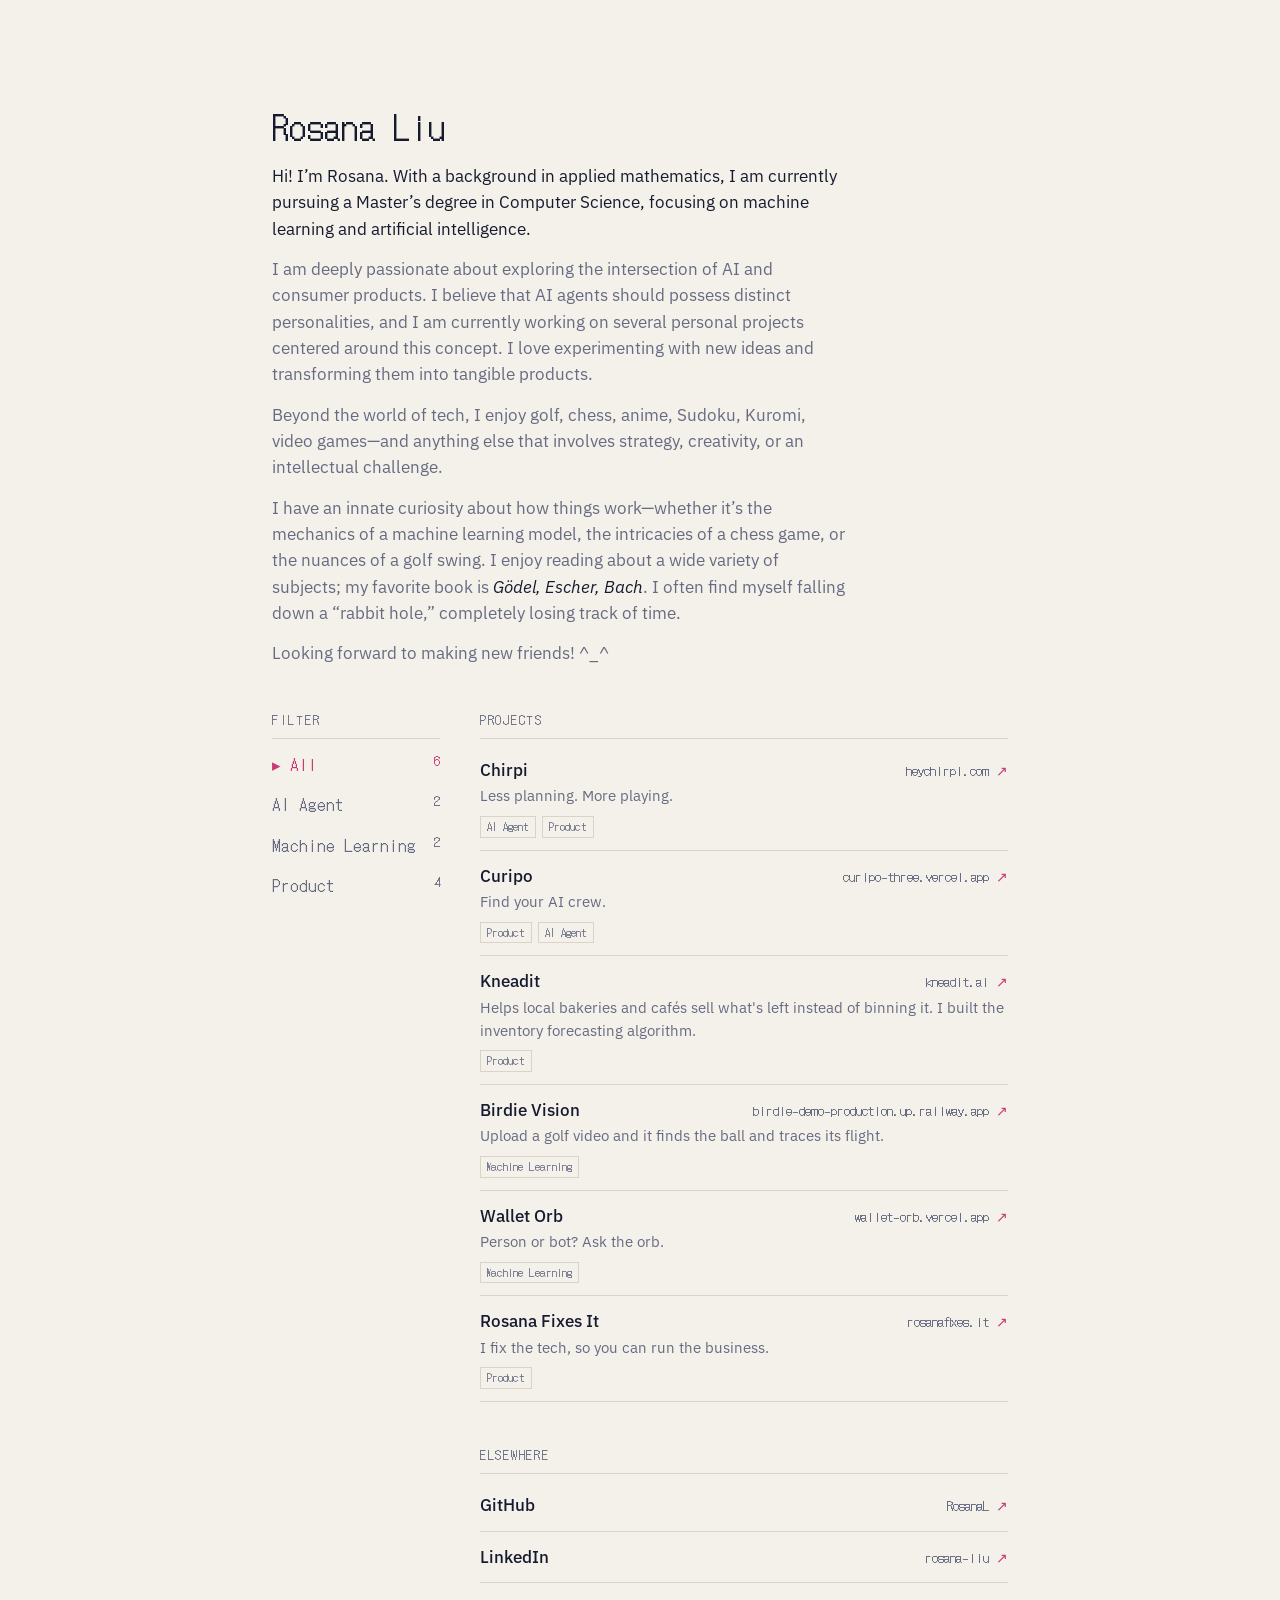
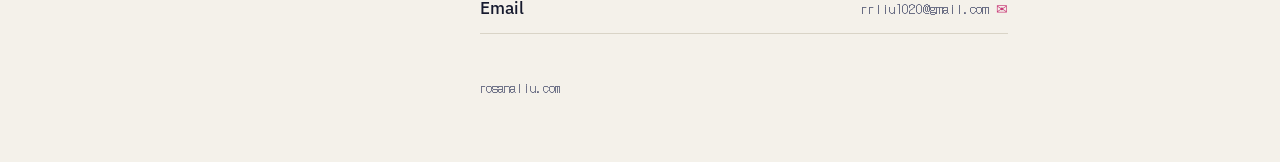
==== index.html @ 81225cb9 "Use Rosana's own introduction on the links page Co-Authored-By: Claude Opus 5.5 <noreply@anthropic.c" ====
<!doctype html>
<html lang="en">
<head>
  <meta charset="utf-8">
  <meta name="viewport" content="width=device-width, initial-scale=1, viewport-fit=cover">
  <title>Rosana Liu</title>
  <meta name="description" content="Rosana Liu builds software and trains models. Links to her projects and where to find her.">
  <meta property="og:type" content="website">
  <meta property="og:url" content="https://rosanaliu.com/">
  <meta property="og:title" content="Rosana Liu">
  <meta property="og:description" content="Software, models, and a few cute things people want to keep.">
  <meta name="twitter:card" content="summary">
  <link rel="icon" type="image/png" href="assets/favicon.png">
  <link rel="preconnect" href="https://fonts.googleapis.com">
  <link rel="preconnect" href="https://fonts.gstatic.com" crossorigin>
  <link rel="stylesheet" href="https://fonts.googleapis.com/css2?family=DotGothic16&family=IBM+Plex+Sans:wght@400;500&display=swap">
  <style>
    :root {
      --bg: #f4f1ea;
      --ink: #161a2e;
      --muted: #676b82;
      --rule: #d9d4c7;
      --accent: #c93a78;
      --hover: #ebe6da;
      color-scheme: light;
    }
    @media (prefers-color-scheme: dark) {
      :root {
        --bg: #0f1424;
        --ink: #e6ebf7;
        --muted: #8890ad;
        --rule: #263055;
        --accent: #ff6fae;
        --hover: #161d33;
        color-scheme: dark;
      }
    }
    * { box-sizing: border-box; margin: 0; }
    html { -webkit-text-size-adjust: 100%; }
    body {
      min-height: 100vh;
      background: var(--bg);
      color: var(--ink);
      font: 400 17px/1.55 "IBM Plex Sans", "Helvetica Neue", Arial, sans-serif;
      padding-block: clamp(48px, 12vh, 120px) 64px;
      padding-left: max(20px, env(safe-area-inset-left, 0px));
      padding-right: max(20px, env(safe-area-inset-right, 0px));
    }
    main { max-width: 46rem; margin: 0 auto; display: grid; gap: 44px; }
    a { color: inherit; text-decoration: none; }
    button { font: inherit; color: inherit; background: none; border: 0; padding: 0; cursor: pointer; text-align: left; }
    .px { font-family: "DotGothic16", ui-monospace, "SF Mono", Menlo, monospace; }

    header { display: grid; gap: 18px; }
    h1 { font-size: 2.1rem; font-weight: 400; line-height: 1.1; letter-spacing: .01em; }
    .intro { display: grid; gap: 14px; max-width: 36rem; color: var(--muted); text-wrap: pretty; }
    .intro p:first-child { color: var(--ink); }
    .intro cite { font-style: italic; color: var(--ink); }

    /* Filters on the left, the list on the right. */
    .board { display: grid; grid-template-columns: 10.5rem minmax(0, 1fr); gap: 40px; align-items: start; }
    .content { display: grid; gap: 44px; min-width: 0; }
    .filters { position: sticky; top: 32px; display: grid; gap: 6px; }
    .filters ul { gap: 2px; }
    .filters li { border: 0; }
    .filter {
      width: 100%; display: flex; justify-content: space-between; gap: 12px;
      padding: 6px 10px; margin: 0 -10px; width: calc(100% + 20px);
      color: var(--muted); transition: background-color .15s, color .15s;
    }
    .filter:hover, .filter:focus-visible { background: var(--hover); color: var(--ink); outline: none; }
    .filter:focus-visible { box-shadow: inset 0 0 0 2px var(--accent); }
    .filter[aria-pressed="true"] { color: var(--accent); }
    .filter[aria-pressed="true"] .label::before { content: "▸ "; }
    .filter .count { font-size: .8rem; }

    section { display: grid; gap: 6px; }
    h2 {
      font-size: .78rem; font-weight: 400; color: var(--muted);
      letter-spacing: .14em; text-transform: uppercase;
      padding-bottom: 8px; border-bottom: 1px solid var(--rule);
    }
    ul { list-style: none; padding: 0; display: grid; }
    .list li { border-bottom: 1px solid var(--rule); }
    .link {
      display: grid; grid-template-columns: 1fr auto; gap: 2px 16px;
      align-items: baseline;
      padding: 12px 10px; margin: 0 -10px;
      transition: background-color .15s;
    }
    .link:hover, .link:focus-visible { background: var(--hover); outline: none; }
    .link:focus-visible { box-shadow: inset 0 0 0 2px var(--accent); }
    .name { font-weight: 500; }
    .where { color: var(--muted); font-size: .85rem; text-align: right; white-space: nowrap; }
    .where::after { content: " ↗"; color: var(--accent); }
    .mail .where::after { content: " ✉"; }
    .note { grid-column: 1 / -1; color: var(--muted); font-size: .92rem; }
    .link:hover .name, .link:focus-visible .name { color: var(--accent); }
    .tags { grid-column: 1 / -1; display: flex; flex-wrap: wrap; gap: 6px; margin-top: 6px; }
    .tag {
      font-size: .72rem; line-height: 1; color: var(--muted);
      padding: 4px 6px; border: 1px solid var(--rule);
    }
    .tag.on { color: var(--accent); border-color: var(--accent); }

    footer { color: var(--muted); font-size: .8rem; }

    @media (max-width: 720px) {
      .board { grid-template-columns: minmax(0, 1fr); gap: 28px; }
      .filters { position: static; }
      .filters ul { display: flex; flex-wrap: wrap; gap: 8px; }
      .filter { width: auto; margin: 0; padding: 5px 10px; border: 1px solid var(--rule); gap: 8px; }
      .filter[aria-pressed="true"] { border-color: var(--accent); }
      .filter[aria-pressed="true"] .label::before { content: none; }
    }
    @media (max-width: 420px) {
      .link { grid-template-columns: 1fr; }
      .where { text-align: left; }
    }
    @media (prefers-reduced-motion: reduce) { .link, .filter { transition: none; } }
  </style>
</head>
<body>
  <main>
    <header>
      <h1 class="px">Rosana Liu</h1>
      <div class="intro">
        <p>Hi! I’m Rosana. With a background in applied mathematics, I am currently pursuing a Master’s degree in Computer Science, focusing on machine learning and artificial intelligence.</p>
        <p>I am deeply passionate about exploring the intersection of AI and consumer products. I believe that AI agents should possess distinct personalities, and I am currently working on several personal projects centered around this concept. I love experimenting with new ideas and transforming them into tangible products.</p>
        <p>Beyond the world of tech, I enjoy golf, chess, anime, Sudoku, Kuromi, video games—and anything else that involves strategy, creativity, or an intellectual challenge.</p>
        <p>I have an innate curiosity about how things work—whether it’s the mechanics of a machine learning model, the intricacies of a chess game, or the nuances of a golf swing. I enjoy reading about a wide variety of subjects; my favorite book is <cite>Gödel, Escher, Bach</cite>. I often find myself falling down a “rabbit hole,” completely losing track of time.</p>
        <p>Looking forward to making new friends! ^_^</p>
      </div>
    </header>

    <div class="board">
      <nav class="filters" aria-labelledby="h-filter">
        <h2 id="h-filter" class="px">Filter</h2>
        <ul>
          <li><button class="filter px" type="button" data-filter="all" aria-pressed="true"><span class="label">All</span><span class="count"></span></button></li>
          <li><button class="filter px" type="button" data-filter="agent" aria-pressed="false"><span class="label">AI Agent</span><span class="count"></span></button></li>
          <li><button class="filter px" type="button" data-filter="ml" aria-pressed="false"><span class="label">Machine Learning</span><span class="count"></span></button></li>
          <li><button class="filter px" type="button" data-filter="product" aria-pressed="false"><span class="label">Product</span><span class="count"></span></button></li>
        </ul>
      </nav>

      <div class="content">
        <section aria-labelledby="h-projects">
          <h2 id="h-projects" class="px">Projects</h2>
          <ul class="list" id="projects">
            <li data-tags="agent product"><a class="link" href="https://www.heychirpi.com" target="_blank" rel="noopener"><span class="name">Chirpi</span><span class="where px">heychirpi.com</span><span class="note">Less planning. More playing.</span><span class="tags"></span></a></li>
            <li data-tags="product agent"><a class="link" href="https://curipo-three.vercel.app" target="_blank" rel="noopener"><span class="name">Curipo</span><span class="where px">curipo-three.vercel.app</span><span class="note">Find your AI crew.</span><span class="tags"></span></a></li>
            <li data-tags="product"><a class="link" href="https://kneadit.ai" target="_blank" rel="noopener"><span class="name">Kneadit</span><span class="where px">kneadit.ai</span><span class="note">Helps local bakeries and cafés sell what's left instead of binning it. I built the inventory forecasting algorithm.</span><span class="tags"></span></a></li>
            <li data-tags="ml"><a class="link" href="https://birdie-demo-production.up.railway.app" target="_blank" rel="noopener"><span class="name">Birdie Vision</span><span class="where px">birdie-demo-production.up.railway.app</span><span class="note">Upload a golf video and it finds the ball and traces its flight.</span><span class="tags"></span></a></li>
            <li data-tags="ml"><a class="link" href="https://wallet-orb.vercel.app" target="_blank" rel="noopener"><span class="name">Wallet Orb</span><span class="where px">wallet-orb.vercel.app</span><span class="note">Person or bot? Ask the orb.</span><span class="tags"></span></a></li>
            <li data-tags="product"><a class="link" href="https://rosanafixes.it" target="_blank" rel="noopener"><span class="name">Rosana Fixes It</span><span class="where px">rosanafixes.it</span><span class="note">I fix the tech, so you can run the business.</span><span class="tags"></span></a></li>
          </ul>
        </section>

        <section aria-labelledby="h-elsewhere">
          <h2 id="h-elsewhere" class="px">Elsewhere</h2>
          <ul class="list">
            <li><a class="link" href="https://github.com/RosanaL" target="_blank" rel="noopener"><span class="name">GitHub</span><span class="where px">RosanaL</span></a></li>
            <li><a class="link" href="https://www.linkedin.com/in/rosana-liu-2a8050228/" target="_blank" rel="noopener"><span class="name">LinkedIn</span><span class="where px">rosana-liu</span></a></li>
            <li><a class="link mail" href="mailto:rrliu1020@gmail.com"><span class="name">Email</span><span class="where px">rrliu1020@gmail.com</span></a></li>
          </ul>
        </section>

        <footer class="px">rosanaliu.com</footer>
      </div>
    </div>
  </main>

  <script>
    /* Each project carries its tags in data-tags; the left column filters by one tag at a time. */
    (() => {
      const LABEL = { agent: "AI Agent", ml: "Machine Learning", product: "Product" };
      const items = [...document.querySelectorAll("#projects > li")];
      const buttons = [...document.querySelectorAll(".filter")];
      const tagsOf = (li) => li.dataset.tags.split(/\s+/).filter(Boolean);

      items.forEach((li) => {
        li.querySelector(".tags").append(...tagsOf(li).map((t) => {
          const s = document.createElement("span");
          s.className = "tag px"; s.dataset.tag = t; s.textContent = LABEL[t] || t;
          return s;
        }));
      });
      buttons.forEach((b) => {
        const f = b.dataset.filter;
        b.querySelector(".count").textContent = f === "all" ? items.length : items.filter((li) => tagsOf(li).includes(f)).length;
      });

      const apply = (f) => {
        if (f !== "all" && !LABEL[f]) f = "all";
        buttons.forEach((b) => b.setAttribute("aria-pressed", String(b.dataset.filter === f)));
        items.forEach((li) => { li.hidden = f !== "all" && !tagsOf(li).includes(f); });
        document.querySelectorAll(".tag").forEach((t) => t.classList.toggle("on", t.dataset.tag === f));
        try { history.replaceState(null, "", f === "all" ? location.pathname : "#" + f); } catch (e) { /* fine */ }
      };
      buttons.forEach((b) => b.addEventListener("click", () => apply(b.dataset.filter)));
      apply(location.hash.slice(1) || "all");
    })();
  </script>
</body>
</html>
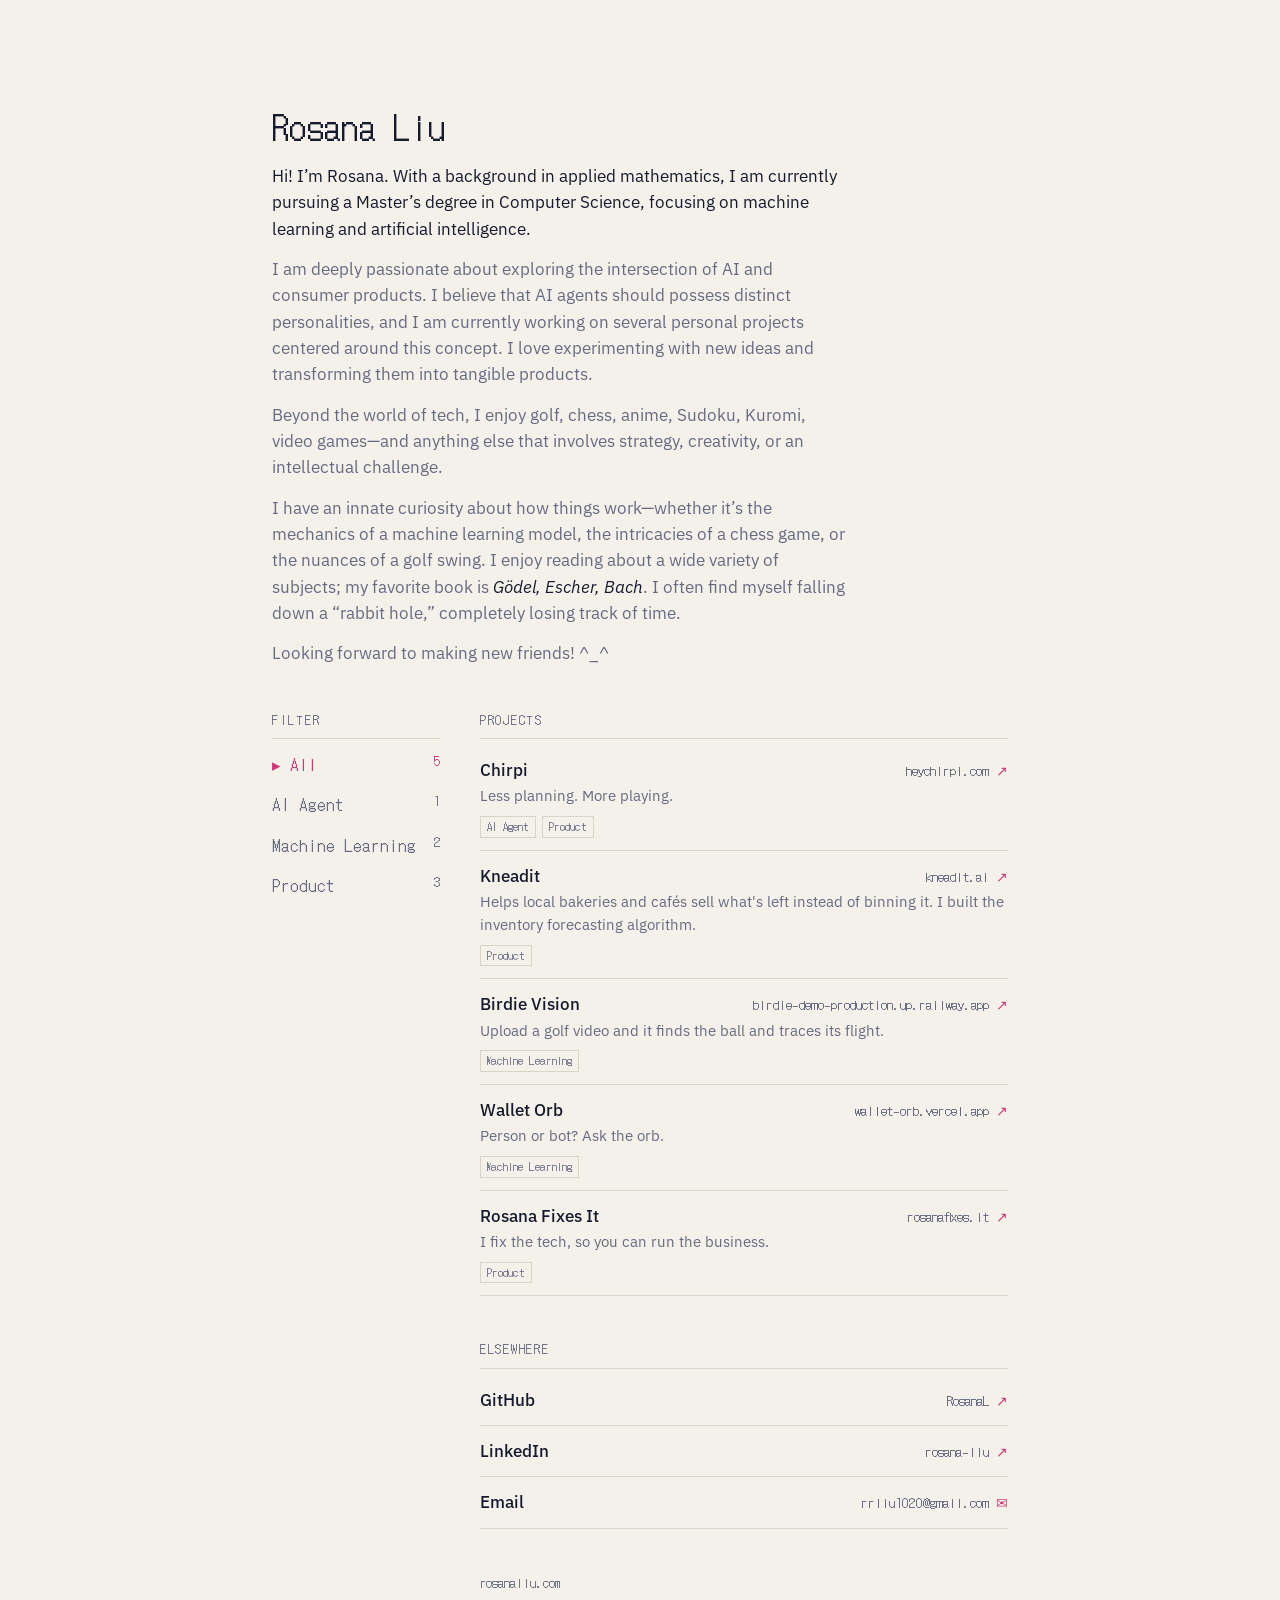
==== commit 2bfa9c65: "Take Curipo off the links page for now Co-Authored-By: Claude Opus 5.5 <noreply@anthropic.com>" ====
--- a/index.html
+++ b/index.html
@@ -149,7 +149,6 @@
           <h2 id="h-projects" class="px">Projects</h2>
           <ul class="list" id="projects">
             <li data-tags="agent product"><a class="link" href="https://www.heychirpi.com" target="_blank" rel="noopener"><span class="name">Chirpi</span><span class="where px">heychirpi.com</span><span class="note">Less planning. More playing.</span><span class="tags"></span></a></li>
-            <li data-tags="product agent"><a class="link" href="https://curipo-three.vercel.app" target="_blank" rel="noopener"><span class="name">Curipo</span><span class="where px">curipo-three.vercel.app</span><span class="note">Find your AI crew.</span><span class="tags"></span></a></li>
             <li data-tags="product"><a class="link" href="https://kneadit.ai" target="_blank" rel="noopener"><span class="name">Kneadit</span><span class="where px">kneadit.ai</span><span class="note">Helps local bakeries and cafés sell what's left instead of binning it. I built the inventory forecasting algorithm.</span><span class="tags"></span></a></li>
             <li data-tags="ml"><a class="link" href="https://birdie-demo-production.up.railway.app" target="_blank" rel="noopener"><span class="name">Birdie Vision</span><span class="where px">birdie-demo-production.up.railway.app</span><span class="note">Upload a golf video and it finds the ball and traces its flight.</span><span class="tags"></span></a></li>
             <li data-tags="ml"><a class="link" href="https://wallet-orb.vercel.app" target="_blank" rel="noopener"><span class="name">Wallet Orb</span><span class="where px">wallet-orb.vercel.app</span><span class="note">Person or bot? Ask the orb.</span><span class="tags"></span></a></li>
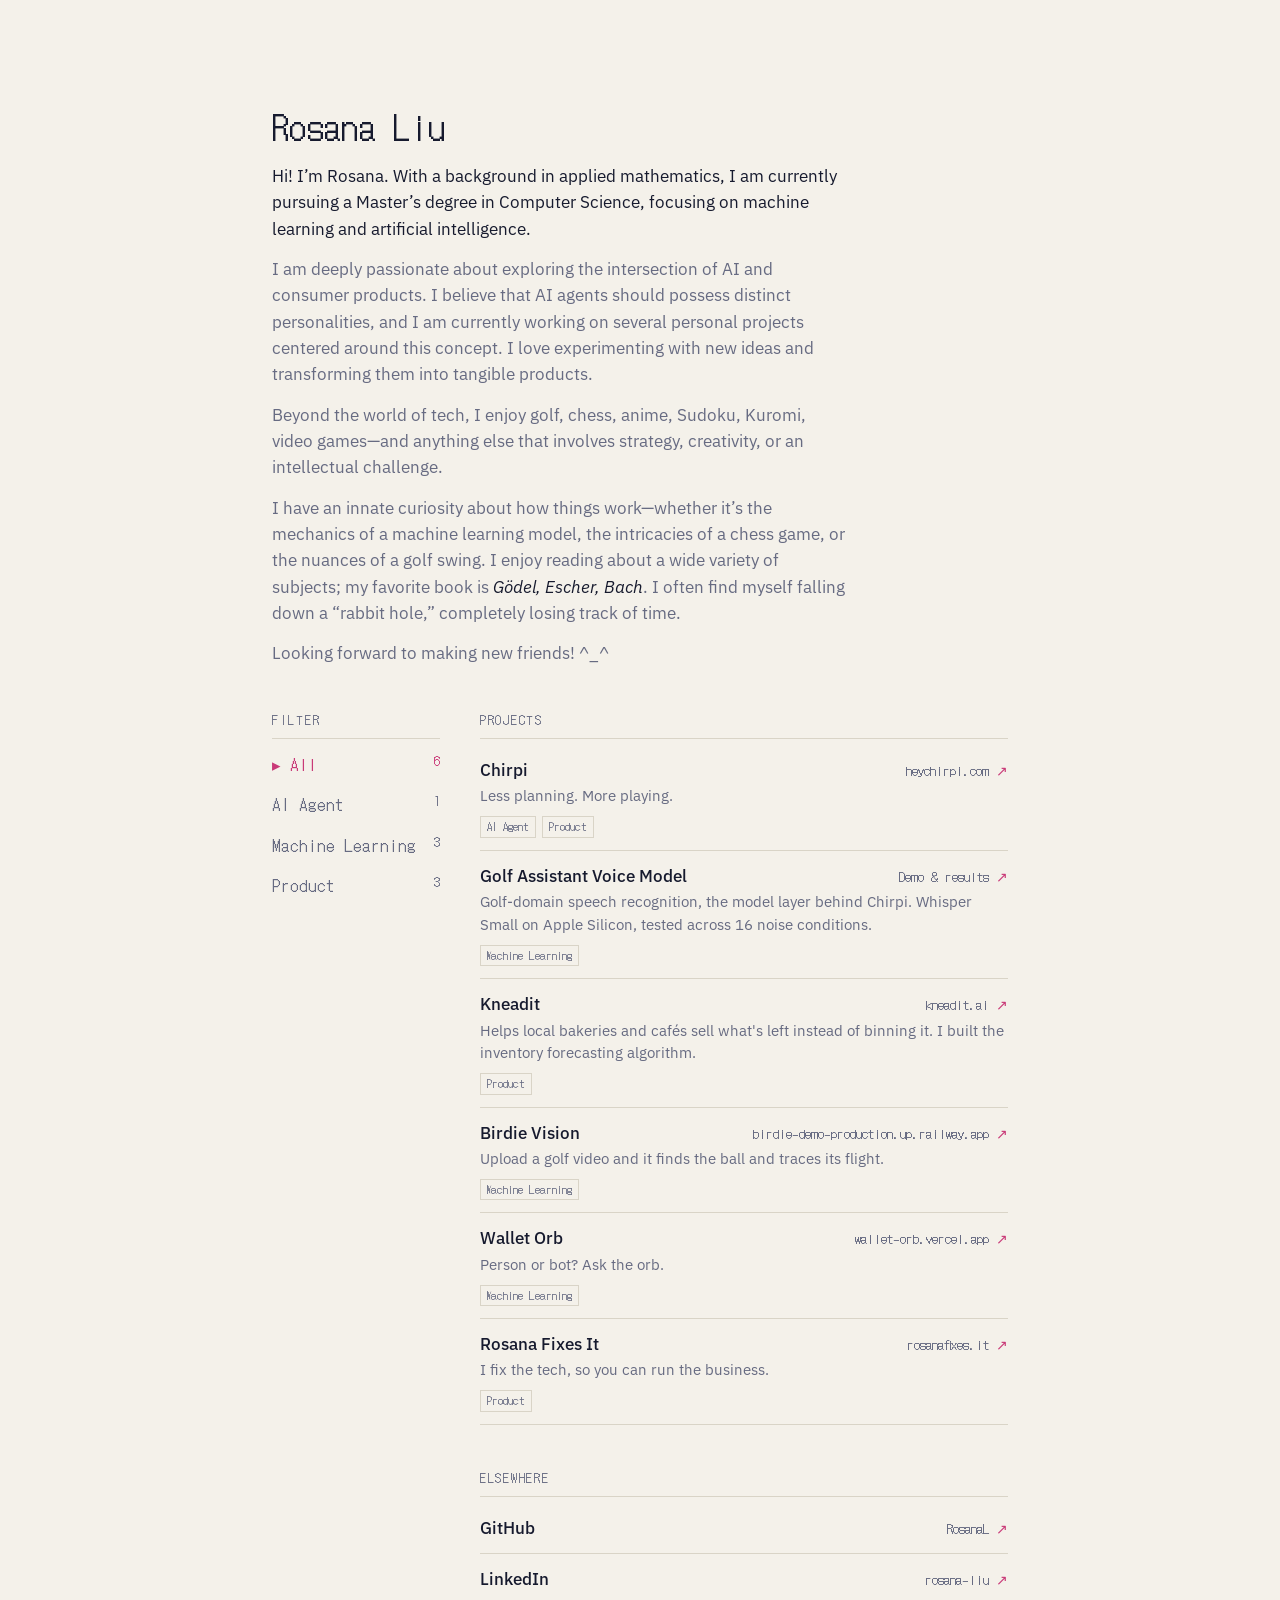
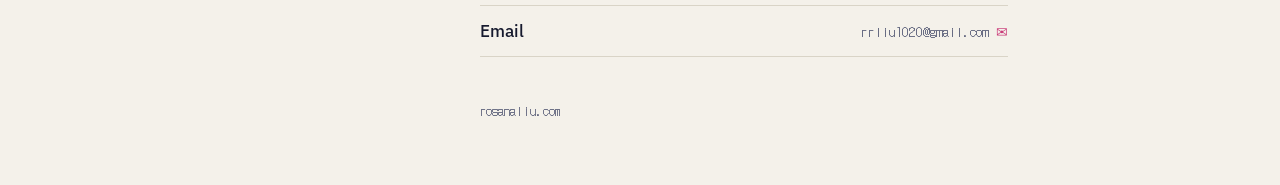
==== commit 171270e8: "Add Golf Assistant Voice Model to the links page Listed under Machine Learning next to Chirpi, as Ch" ====
--- a/index.html
+++ b/index.html
@@ -149,6 +149,7 @@
           <h2 id="h-projects" class="px">Projects</h2>
           <ul class="list" id="projects">
             <li data-tags="agent product"><a class="link" href="https://www.heychirpi.com" target="_blank" rel="noopener"><span class="name">Chirpi</span><span class="where px">heychirpi.com</span><span class="note">Less planning. More playing.</span><span class="tags"></span></a></li>
+            <li data-tags="ml"><a class="link" href="https://voice-model-golf.rosanaliu1020.chatgpt.site/#report" target="_blank" rel="noopener"><span class="name">Golf Assistant Voice Model</span><span class="where px">Demo &amp; results</span><span class="note">Golf-domain speech recognition, the model layer behind Chirpi. Whisper Small on Apple Silicon, tested across 16 noise conditions.</span><span class="tags"></span></a></li>
             <li data-tags="product"><a class="link" href="https://kneadit.ai" target="_blank" rel="noopener"><span class="name">Kneadit</span><span class="where px">kneadit.ai</span><span class="note">Helps local bakeries and cafés sell what's left instead of binning it. I built the inventory forecasting algorithm.</span><span class="tags"></span></a></li>
             <li data-tags="ml"><a class="link" href="https://birdie-demo-production.up.railway.app" target="_blank" rel="noopener"><span class="name">Birdie Vision</span><span class="where px">birdie-demo-production.up.railway.app</span><span class="note">Upload a golf video and it finds the ball and traces its flight.</span><span class="tags"></span></a></li>
             <li data-tags="ml"><a class="link" href="https://wallet-orb.vercel.app" target="_blank" rel="noopener"><span class="name">Wallet Orb</span><span class="where px">wallet-orb.vercel.app</span><span class="note">Person or bot? Ask the orb.</span><span class="tags"></span></a></li>
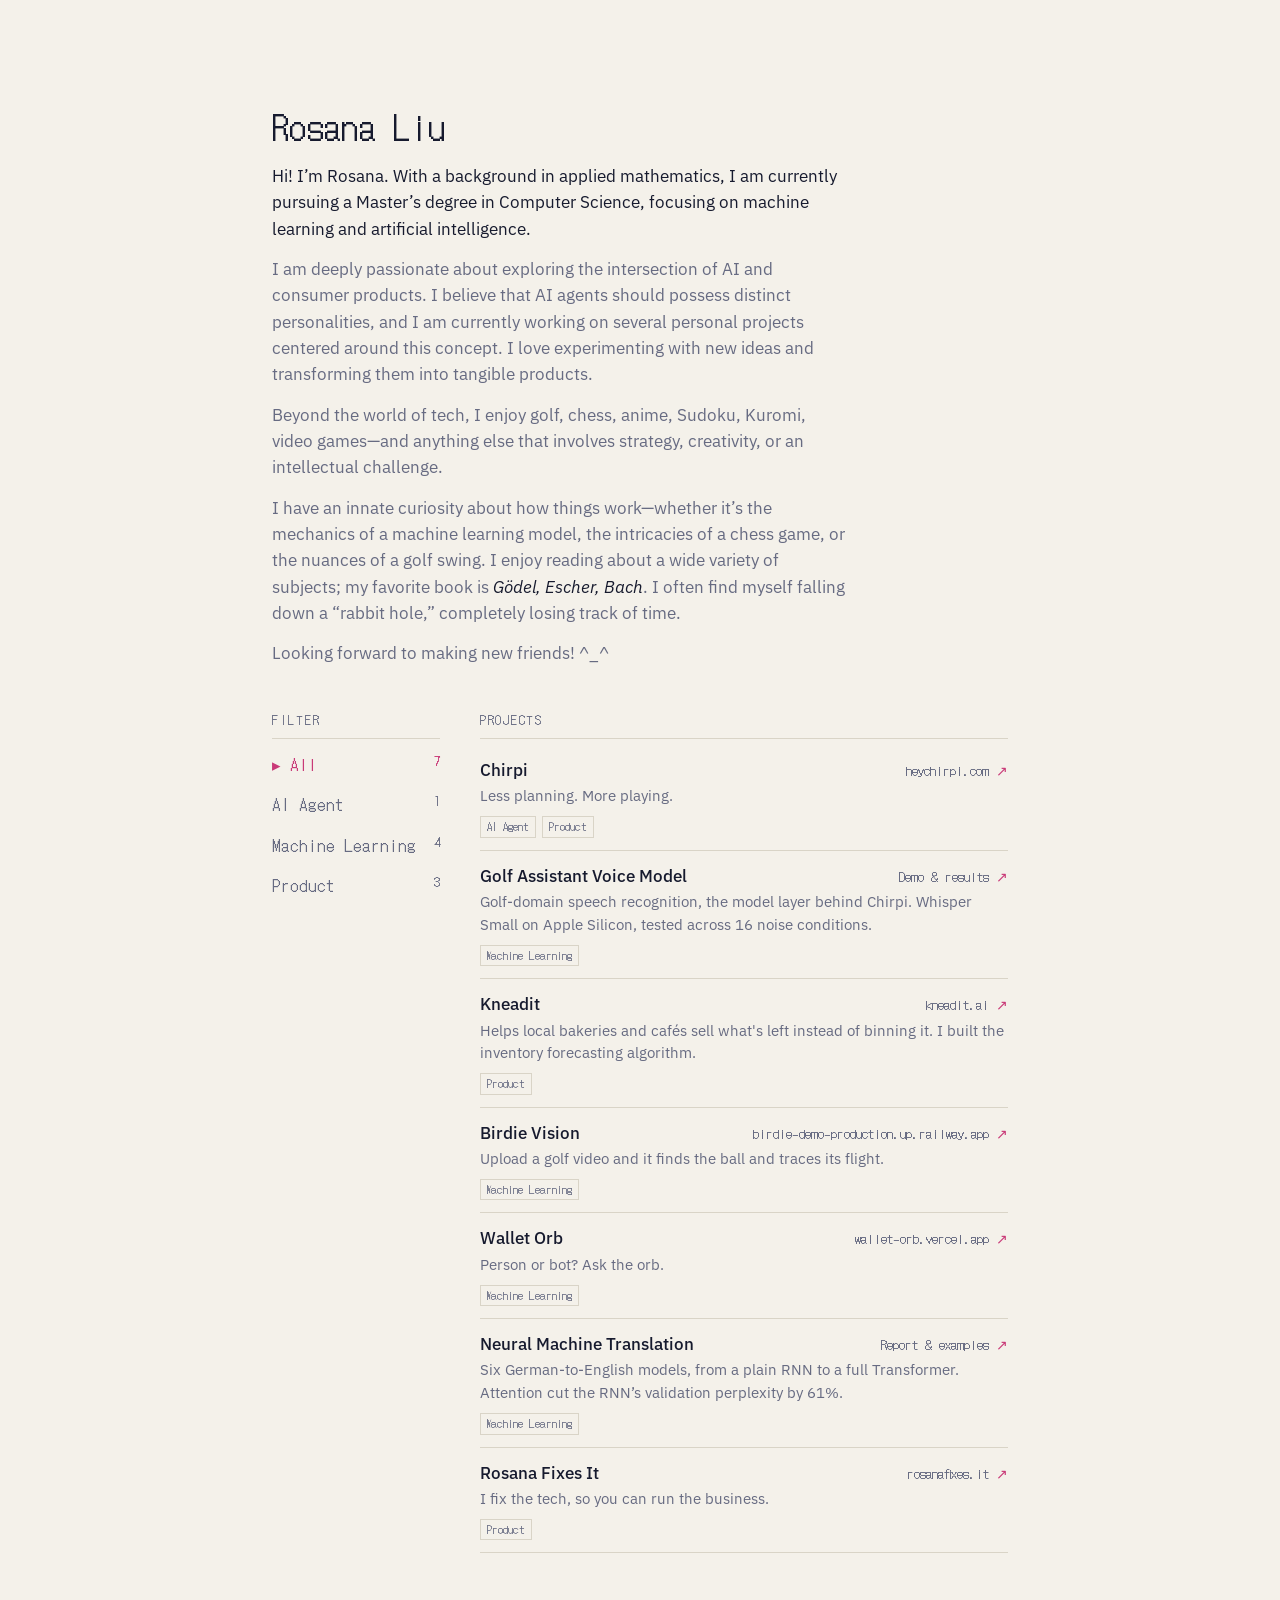
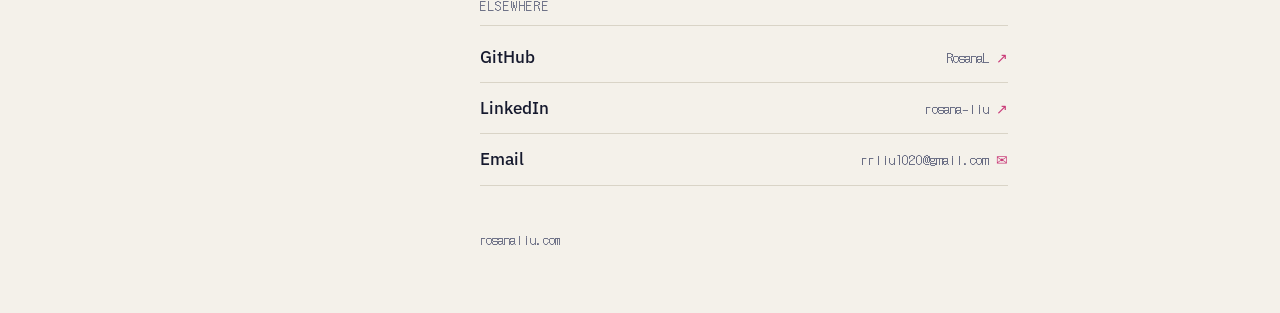
==== commit 125248e0: "List the neural machine translation project under Machine Learning Follows the Golf Assistant entry'" ====
--- a/index.html
+++ b/index.html
@@ -153,6 +153,7 @@
             <li data-tags="product"><a class="link" href="https://kneadit.ai" target="_blank" rel="noopener"><span class="name">Kneadit</span><span class="where px">kneadit.ai</span><span class="note">Helps local bakeries and cafés sell what's left instead of binning it. I built the inventory forecasting algorithm.</span><span class="tags"></span></a></li>
             <li data-tags="ml"><a class="link" href="https://birdie-demo-production.up.railway.app" target="_blank" rel="noopener"><span class="name">Birdie Vision</span><span class="where px">birdie-demo-production.up.railway.app</span><span class="note">Upload a golf video and it finds the ball and traces its flight.</span><span class="tags"></span></a></li>
             <li data-tags="ml"><a class="link" href="https://wallet-orb.vercel.app" target="_blank" rel="noopener"><span class="name">Wallet Orb</span><span class="where px">wallet-orb.vercel.app</span><span class="note">Person or bot? Ask the orb.</span><span class="tags"></span></a></li>
+            <li data-tags="ml"><a class="link" href="https://ruoran-liu-neural-translation.rosanaliu1020.chatgpt.site/" target="_blank" rel="noopener"><span class="name">Neural Machine Translation</span><span class="where px">Report &amp; examples</span><span class="note">Six German-to-English models, from a plain RNN to a full Transformer. Attention cut the RNN’s validation perplexity by 61%.</span><span class="tags"></span></a></li>
             <li data-tags="product"><a class="link" href="https://rosanafixes.it" target="_blank" rel="noopener"><span class="name">Rosana Fixes It</span><span class="where px">rosanafixes.it</span><span class="note">I fix the tech, so you can run the business.</span><span class="tags"></span></a></li>
           </ul>
         </section>
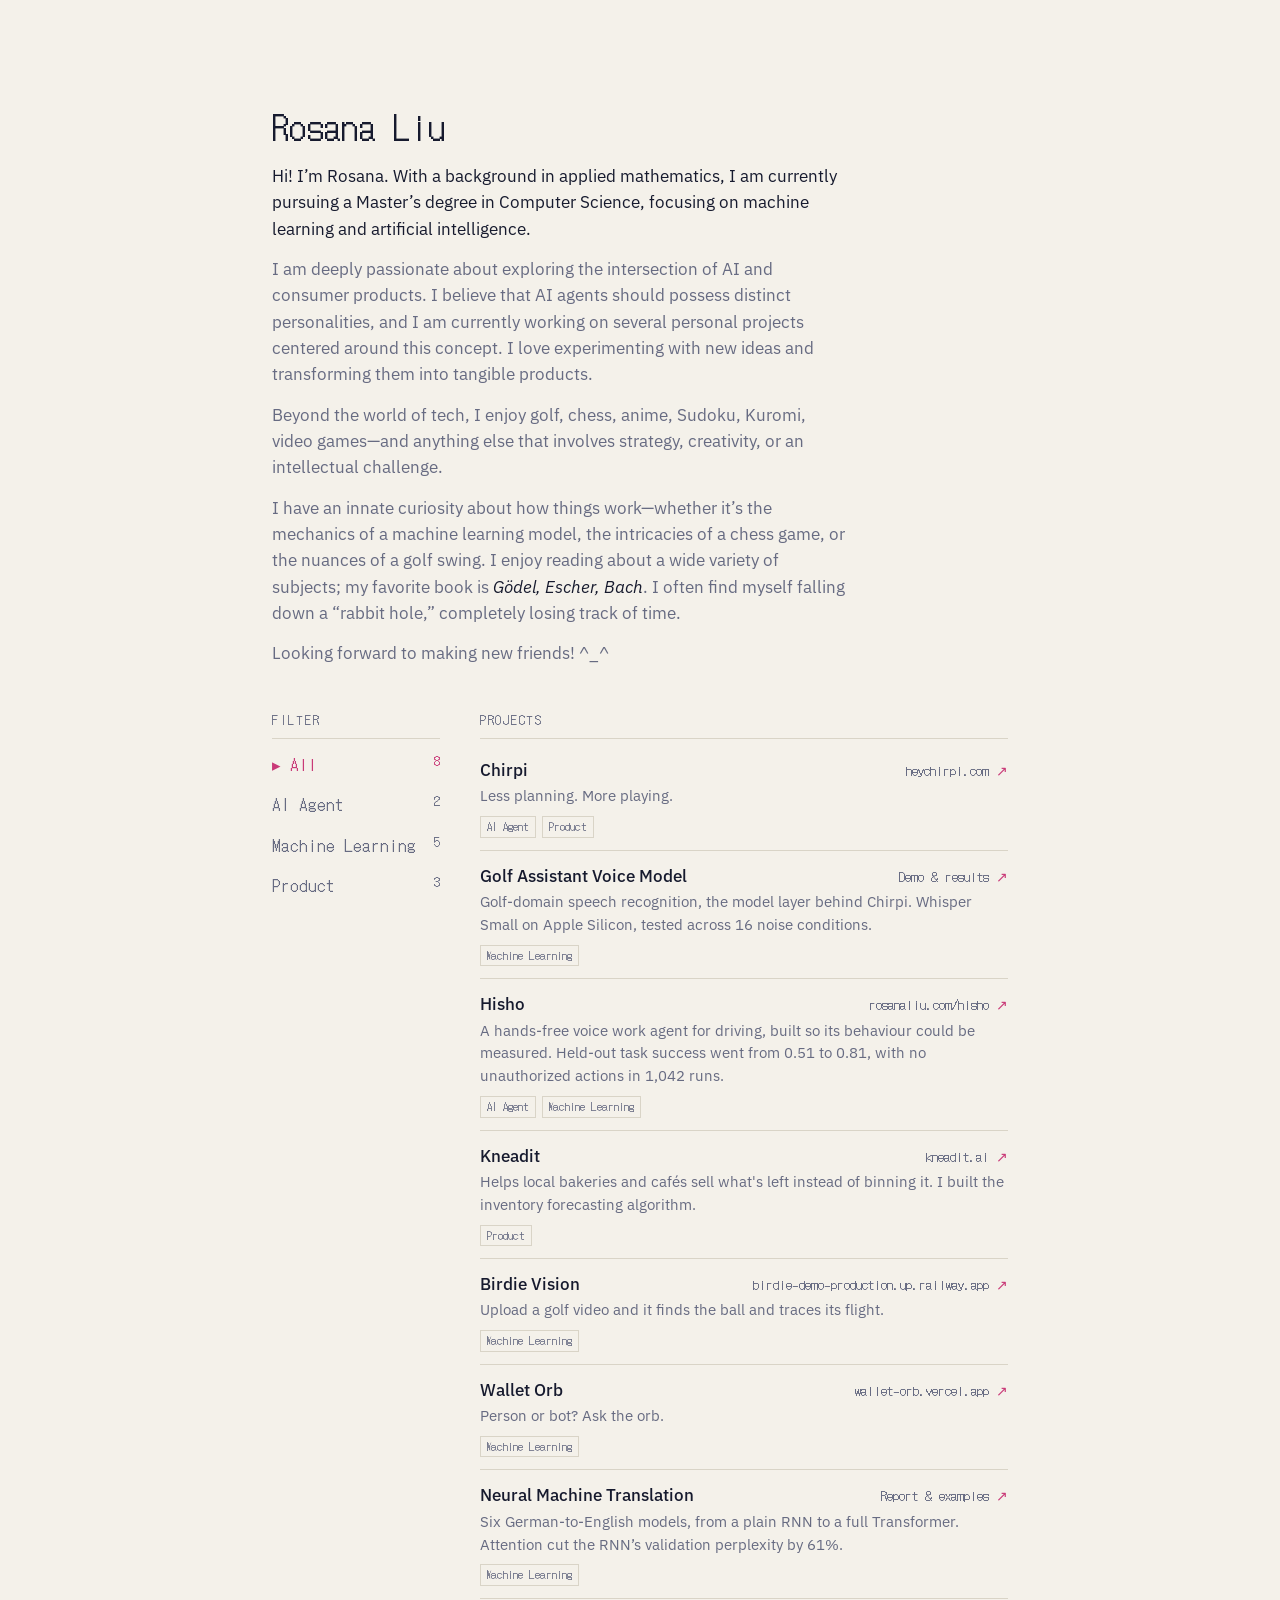
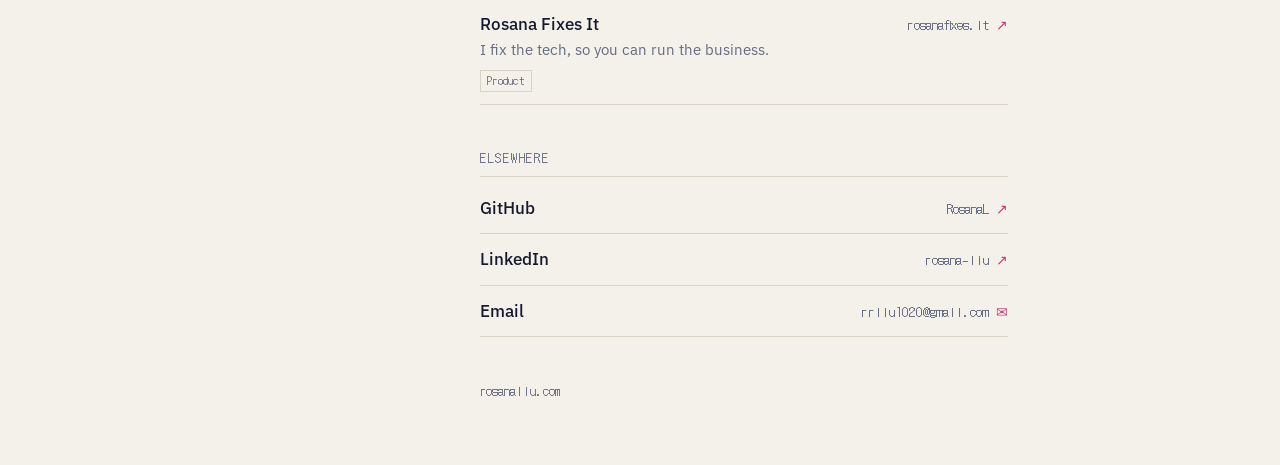
==== commit 786701d3: "List Hisho on the links page Tagged AI Agent and Machine Learning, linking to the /hisho/ write-up. " ====
--- a/index.html
+++ b/index.html
@@ -10,7 +10,9 @@
   <meta property="og:title" content="Rosana Liu">
   <meta property="og:description" content="Software, models, and a few cute things people want to keep.">
   <meta name="twitter:card" content="summary">
-  <link rel="icon" type="image/png" href="assets/favicon.png">
+  <link rel="icon" type="image/png" sizes="32x32" href="assets/icon-32.png">
+  <link rel="icon" type="image/png" sizes="192x192" href="assets/icon.png">
+  <link rel="apple-touch-icon" href="assets/icon-180.png">
   <link rel="preconnect" href="https://fonts.googleapis.com">
   <link rel="preconnect" href="https://fonts.gstatic.com" crossorigin>
   <link rel="stylesheet" href="https://fonts.googleapis.com/css2?family=DotGothic16&family=IBM+Plex+Sans:wght@400;500&display=swap">
@@ -150,6 +152,7 @@
           <ul class="list" id="projects">
             <li data-tags="agent product"><a class="link" href="https://www.heychirpi.com" target="_blank" rel="noopener"><span class="name">Chirpi</span><span class="where px">heychirpi.com</span><span class="note">Less planning. More playing.</span><span class="tags"></span></a></li>
             <li data-tags="ml"><a class="link" href="https://voice-model-golf.rosanaliu1020.chatgpt.site/#report" target="_blank" rel="noopener"><span class="name">Golf Assistant Voice Model</span><span class="where px">Demo &amp; results</span><span class="note">Golf-domain speech recognition, the model layer behind Chirpi. Whisper Small on Apple Silicon, tested across 16 noise conditions.</span><span class="tags"></span></a></li>
+            <li data-tags="agent ml"><a class="link" href="/hisho/"><span class="name">Hisho</span><span class="where px">rosanaliu.com/hisho</span><span class="note">A hands-free voice work agent for driving, built so its behaviour could be measured. Held-out task success went from 0.51 to 0.81, with no unauthorized actions in 1,042 runs.</span><span class="tags"></span></a></li>
             <li data-tags="product"><a class="link" href="https://kneadit.ai" target="_blank" rel="noopener"><span class="name">Kneadit</span><span class="where px">kneadit.ai</span><span class="note">Helps local bakeries and cafés sell what's left instead of binning it. I built the inventory forecasting algorithm.</span><span class="tags"></span></a></li>
             <li data-tags="ml"><a class="link" href="https://birdie-demo-production.up.railway.app" target="_blank" rel="noopener"><span class="name">Birdie Vision</span><span class="where px">birdie-demo-production.up.railway.app</span><span class="note">Upload a golf video and it finds the ball and traces its flight.</span><span class="tags"></span></a></li>
             <li data-tags="ml"><a class="link" href="https://wallet-orb.vercel.app" target="_blank" rel="noopener"><span class="name">Wallet Orb</span><span class="where px">wallet-orb.vercel.app</span><span class="note">Person or bot? Ask the orb.</span><span class="tags"></span></a></li>
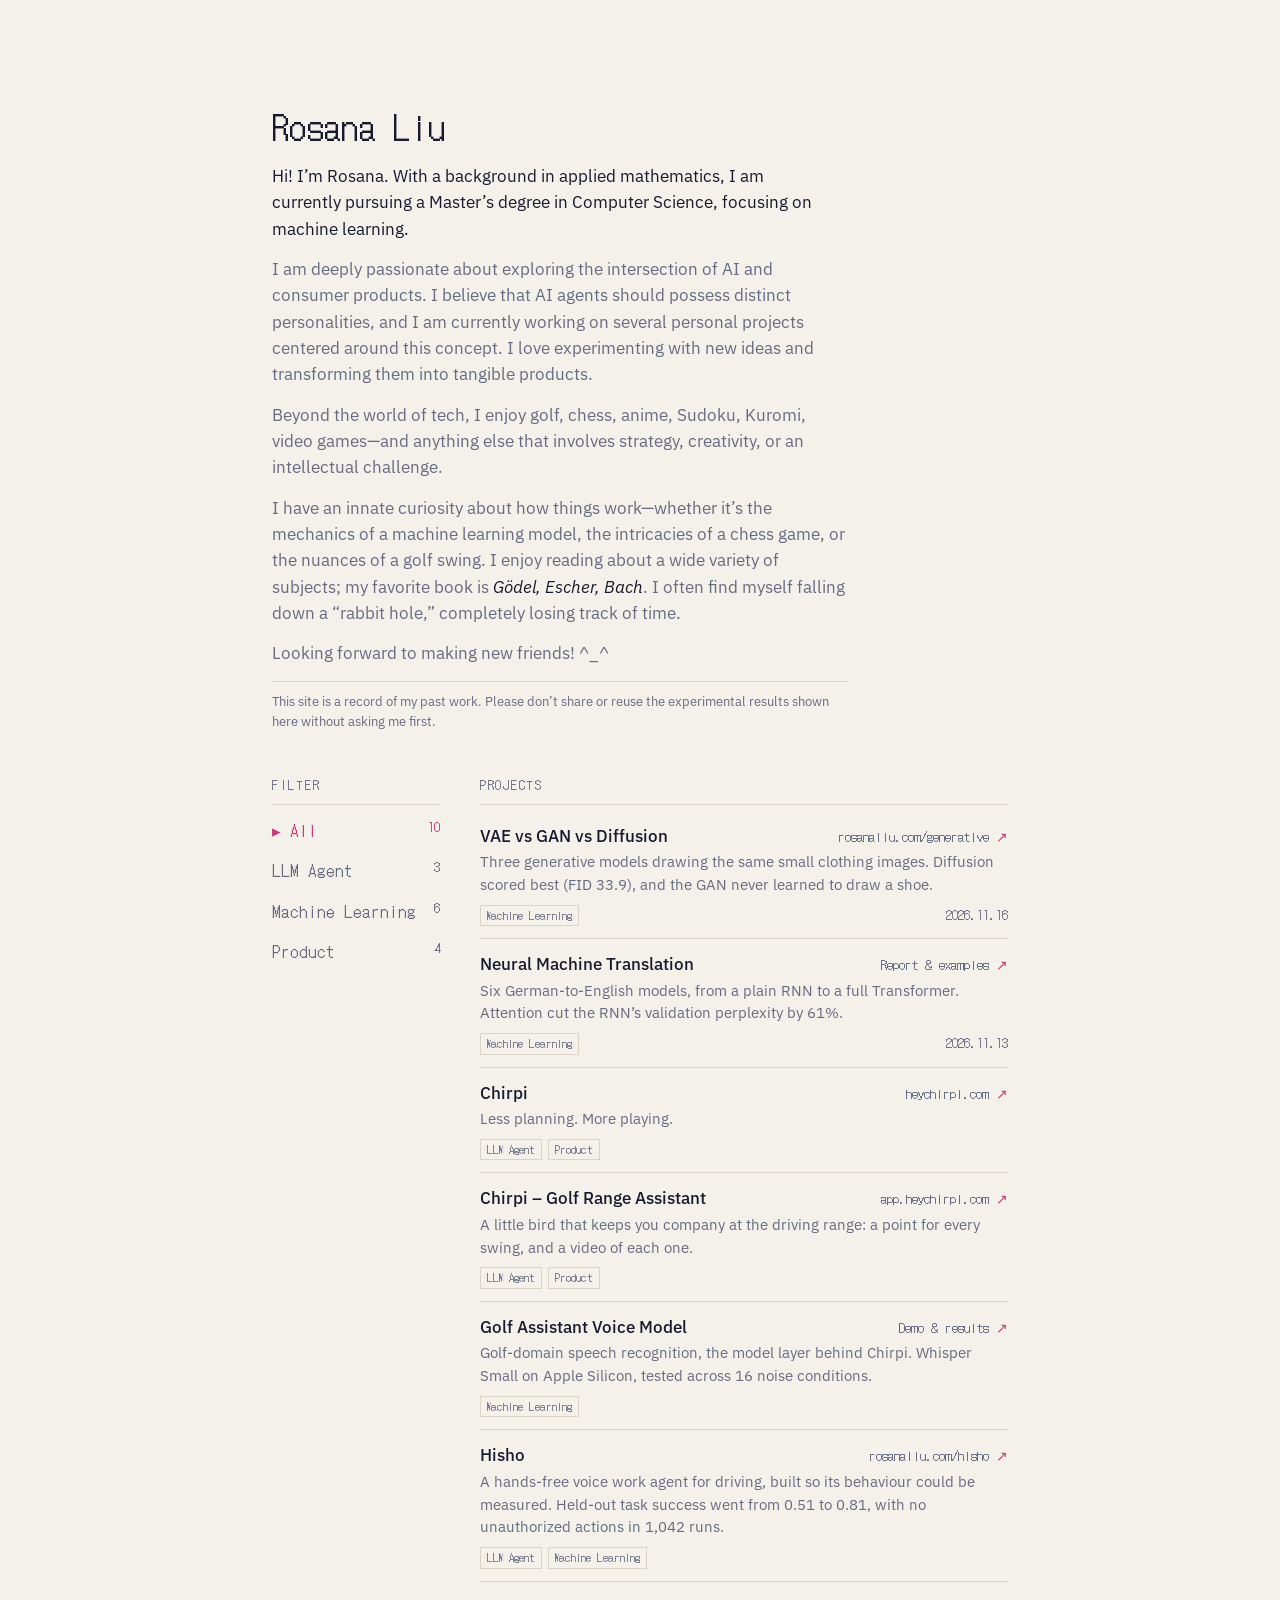
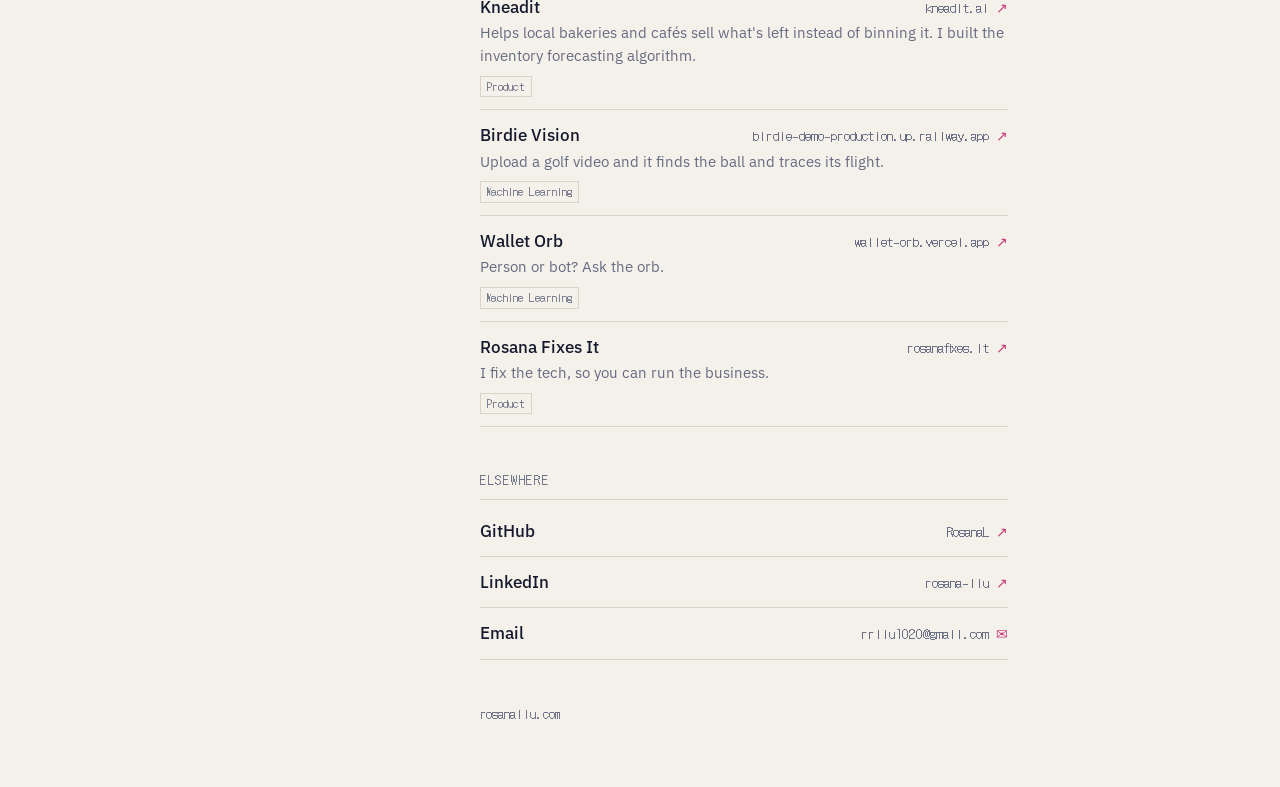
==== commit b7f7a73f: "Add the generative models page, split Chirpi, and date recent projects - New results page at /genera" ====
--- a/index.html
+++ b/index.html
@@ -58,6 +58,7 @@
     .intro { display: grid; gap: 14px; max-width: 36rem; color: var(--muted); text-wrap: pretty; }
     .intro p:first-child { color: var(--ink); }
     .intro cite { font-style: italic; color: var(--ink); }
+    .intro .notice { font-size: .82rem; padding-top: 10px; border-top: 1px solid var(--rule); }
 
     /* Filters on the left, the list on the right. */
     .board { display: grid; grid-template-columns: 10.5rem minmax(0, 1fr); gap: 40px; align-items: start; }
@@ -104,6 +105,7 @@
       padding: 4px 6px; border: 1px solid var(--rule);
     }
     .tag.on { color: var(--accent); border-color: var(--accent); }
+    .date { order: 1; margin-left: auto; font-size: .78rem; line-height: 1; color: var(--muted); padding: 4px 0; }
 
     footer { color: var(--muted); font-size: .8rem; }
 
@@ -127,11 +129,12 @@
     <header>
       <h1 class="px">Rosana Liu</h1>
       <div class="intro">
-        <p>Hi! I’m Rosana. With a background in applied mathematics, I am currently pursuing a Master’s degree in Computer Science, focusing on machine learning and artificial intelligence.</p>
+        <p>Hi! I’m Rosana. With a background in applied mathematics, I am currently pursuing a Master’s degree in Computer Science, focusing on machine learning.</p>
         <p>I am deeply passionate about exploring the intersection of AI and consumer products. I believe that AI agents should possess distinct personalities, and I am currently working on several personal projects centered around this concept. I love experimenting with new ideas and transforming them into tangible products.</p>
         <p>Beyond the world of tech, I enjoy golf, chess, anime, Sudoku, Kuromi, video games—and anything else that involves strategy, creativity, or an intellectual challenge.</p>
         <p>I have an innate curiosity about how things work—whether it’s the mechanics of a machine learning model, the intricacies of a chess game, or the nuances of a golf swing. I enjoy reading about a wide variety of subjects; my favorite book is <cite>Gödel, Escher, Bach</cite>. I often find myself falling down a “rabbit hole,” completely losing track of time.</p>
         <p>Looking forward to making new friends! ^_^</p>
+        <p class="notice">This site is a record of my past work. Please don’t share or reuse the experimental results shown here without asking me first.</p>
       </div>
     </header>
 
@@ -140,7 +143,7 @@
         <h2 id="h-filter" class="px">Filter</h2>
         <ul>
           <li><button class="filter px" type="button" data-filter="all" aria-pressed="true"><span class="label">All</span><span class="count"></span></button></li>
-          <li><button class="filter px" type="button" data-filter="agent" aria-pressed="false"><span class="label">AI Agent</span><span class="count"></span></button></li>
+          <li><button class="filter px" type="button" data-filter="agent" aria-pressed="false"><span class="label">LLM Agent</span><span class="count"></span></button></li>
           <li><button class="filter px" type="button" data-filter="ml" aria-pressed="false"><span class="label">Machine Learning</span><span class="count"></span></button></li>
           <li><button class="filter px" type="button" data-filter="product" aria-pressed="false"><span class="label">Product</span><span class="count"></span></button></li>
         </ul>
@@ -150,13 +153,15 @@
         <section aria-labelledby="h-projects">
           <h2 id="h-projects" class="px">Projects</h2>
           <ul class="list" id="projects">
+            <li data-tags="ml"><a class="link" href="/generative/"><span class="name">VAE vs GAN vs Diffusion</span><span class="where px">rosanaliu.com/generative</span><span class="note">Three generative models drawing the same small clothing images. Diffusion scored best (FID 33.9), and the GAN never learned to draw a shoe.</span><span class="tags"><time class="date px" datetime="2026-11-16">2026.11.16</time></span></a></li>
+            <li data-tags="ml"><a class="link" href="https://ruoran-liu-neural-translation.rosanaliu1020.chatgpt.site/" target="_blank" rel="noopener"><span class="name">Neural Machine Translation</span><span class="where px">Report &amp; examples</span><span class="note">Six German-to-English models, from a plain RNN to a full Transformer. Attention cut the RNN’s validation perplexity by 61%.</span><span class="tags"><time class="date px" datetime="2026-11-13">2026.11.13</time></span></a></li>
             <li data-tags="agent product"><a class="link" href="https://www.heychirpi.com" target="_blank" rel="noopener"><span class="name">Chirpi</span><span class="where px">heychirpi.com</span><span class="note">Less planning. More playing.</span><span class="tags"></span></a></li>
+            <li data-tags="agent product"><a class="link" href="https://app.heychirpi.com" target="_blank" rel="noopener"><span class="name">Chirpi – Golf Range Assistant</span><span class="where px">app.heychirpi.com</span><span class="note">A little bird that keeps you company at the driving range: a point for every swing, and a video of each one.</span><span class="tags"></span></a></li>
             <li data-tags="ml"><a class="link" href="https://voice-model-golf.rosanaliu1020.chatgpt.site/#report" target="_blank" rel="noopener"><span class="name">Golf Assistant Voice Model</span><span class="where px">Demo &amp; results</span><span class="note">Golf-domain speech recognition, the model layer behind Chirpi. Whisper Small on Apple Silicon, tested across 16 noise conditions.</span><span class="tags"></span></a></li>
             <li data-tags="agent ml"><a class="link" href="/hisho/"><span class="name">Hisho</span><span class="where px">rosanaliu.com/hisho</span><span class="note">A hands-free voice work agent for driving, built so its behaviour could be measured. Held-out task success went from 0.51 to 0.81, with no unauthorized actions in 1,042 runs.</span><span class="tags"></span></a></li>
             <li data-tags="product"><a class="link" href="https://kneadit.ai" target="_blank" rel="noopener"><span class="name">Kneadit</span><span class="where px">kneadit.ai</span><span class="note">Helps local bakeries and cafés sell what's left instead of binning it. I built the inventory forecasting algorithm.</span><span class="tags"></span></a></li>
             <li data-tags="ml"><a class="link" href="https://birdie-demo-production.up.railway.app" target="_blank" rel="noopener"><span class="name">Birdie Vision</span><span class="where px">birdie-demo-production.up.railway.app</span><span class="note">Upload a golf video and it finds the ball and traces its flight.</span><span class="tags"></span></a></li>
             <li data-tags="ml"><a class="link" href="https://wallet-orb.vercel.app" target="_blank" rel="noopener"><span class="name">Wallet Orb</span><span class="where px">wallet-orb.vercel.app</span><span class="note">Person or bot? Ask the orb.</span><span class="tags"></span></a></li>
-            <li data-tags="ml"><a class="link" href="https://ruoran-liu-neural-translation.rosanaliu1020.chatgpt.site/" target="_blank" rel="noopener"><span class="name">Neural Machine Translation</span><span class="where px">Report &amp; examples</span><span class="note">Six German-to-English models, from a plain RNN to a full Transformer. Attention cut the RNN’s validation perplexity by 61%.</span><span class="tags"></span></a></li>
             <li data-tags="product"><a class="link" href="https://rosanafixes.it" target="_blank" rel="noopener"><span class="name">Rosana Fixes It</span><span class="where px">rosanafixes.it</span><span class="note">I fix the tech, so you can run the business.</span><span class="tags"></span></a></li>
           </ul>
         </section>
@@ -178,7 +183,7 @@
   <script>
     /* Each project carries its tags in data-tags; the left column filters by one tag at a time. */
     (() => {
-      const LABEL = { agent: "AI Agent", ml: "Machine Learning", product: "Product" };
+      const LABEL = { agent: "LLM Agent", ml: "Machine Learning", product: "Product" };
       const items = [...document.querySelectorAll("#projects > li")];
       const buttons = [...document.querySelectorAll(".filter")];
       const tagsOf = (li) => li.dataset.tags.split(/\s+/).filter(Boolean);
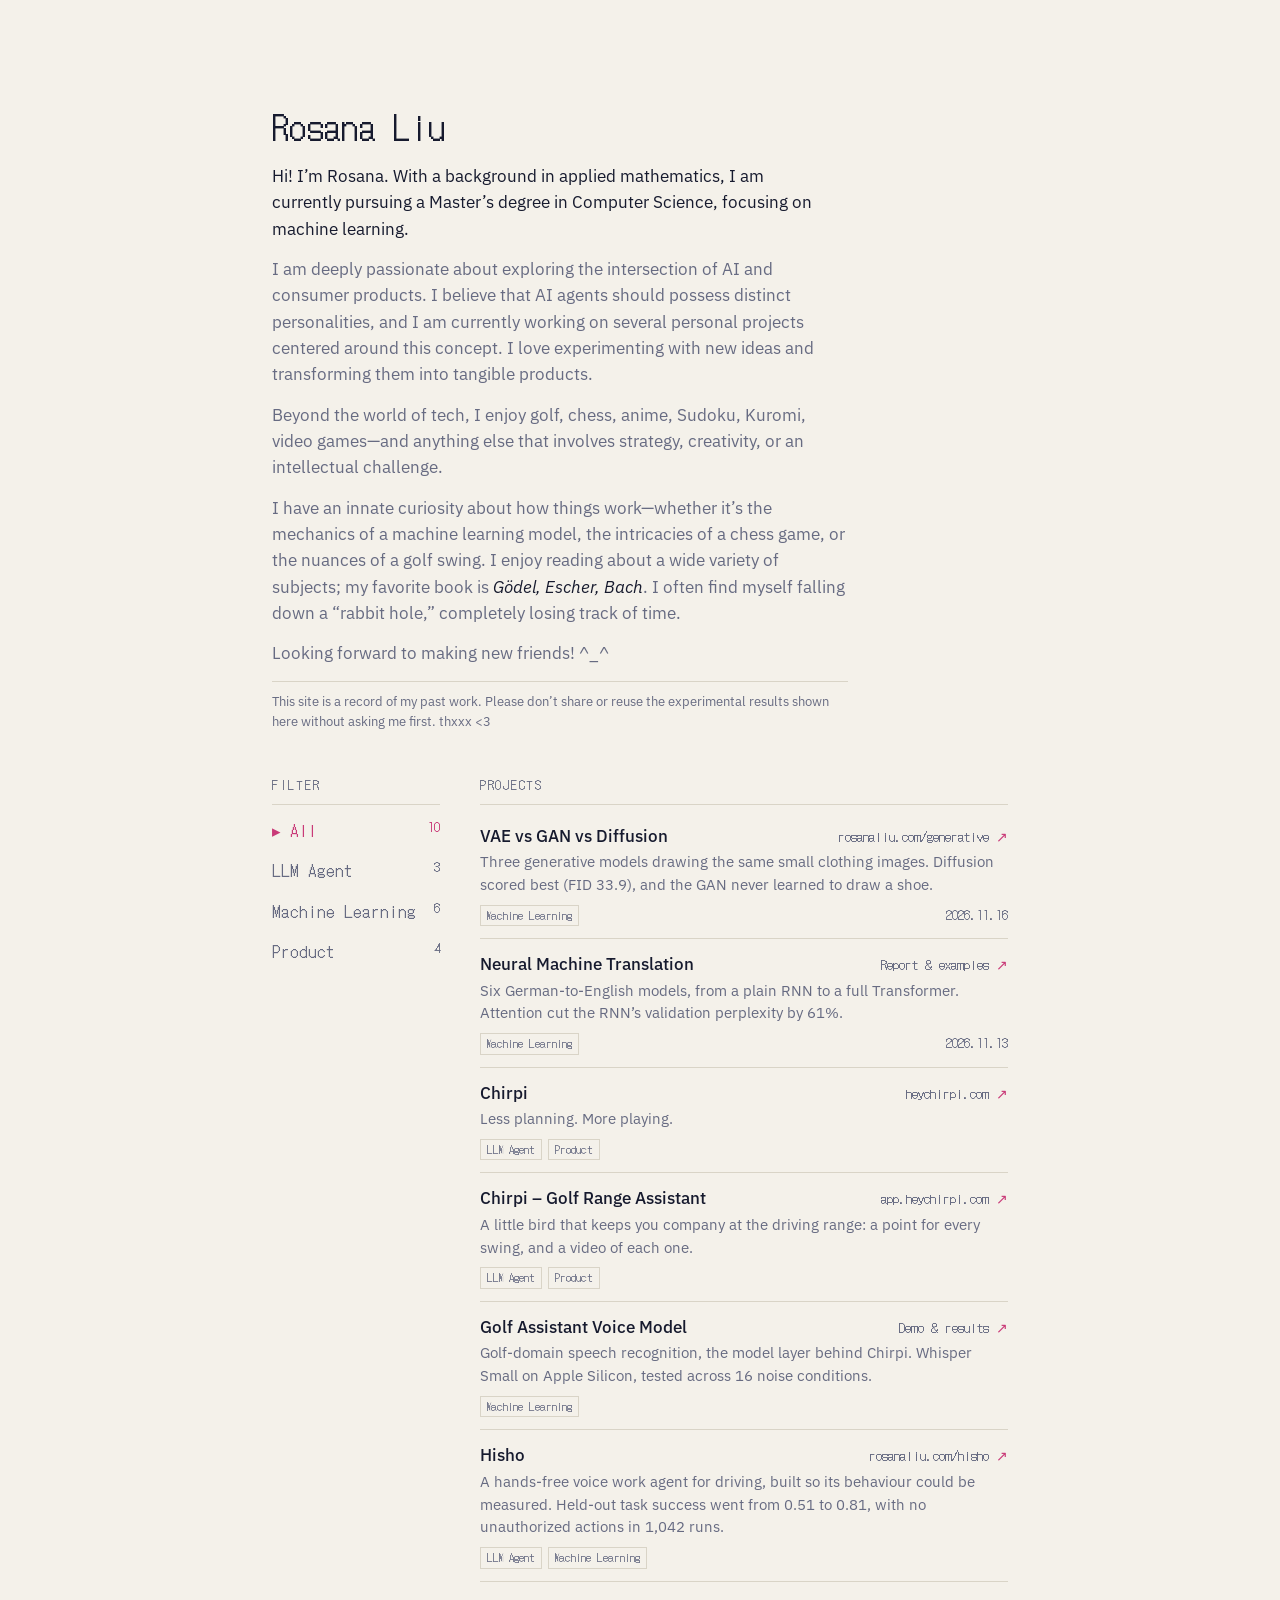
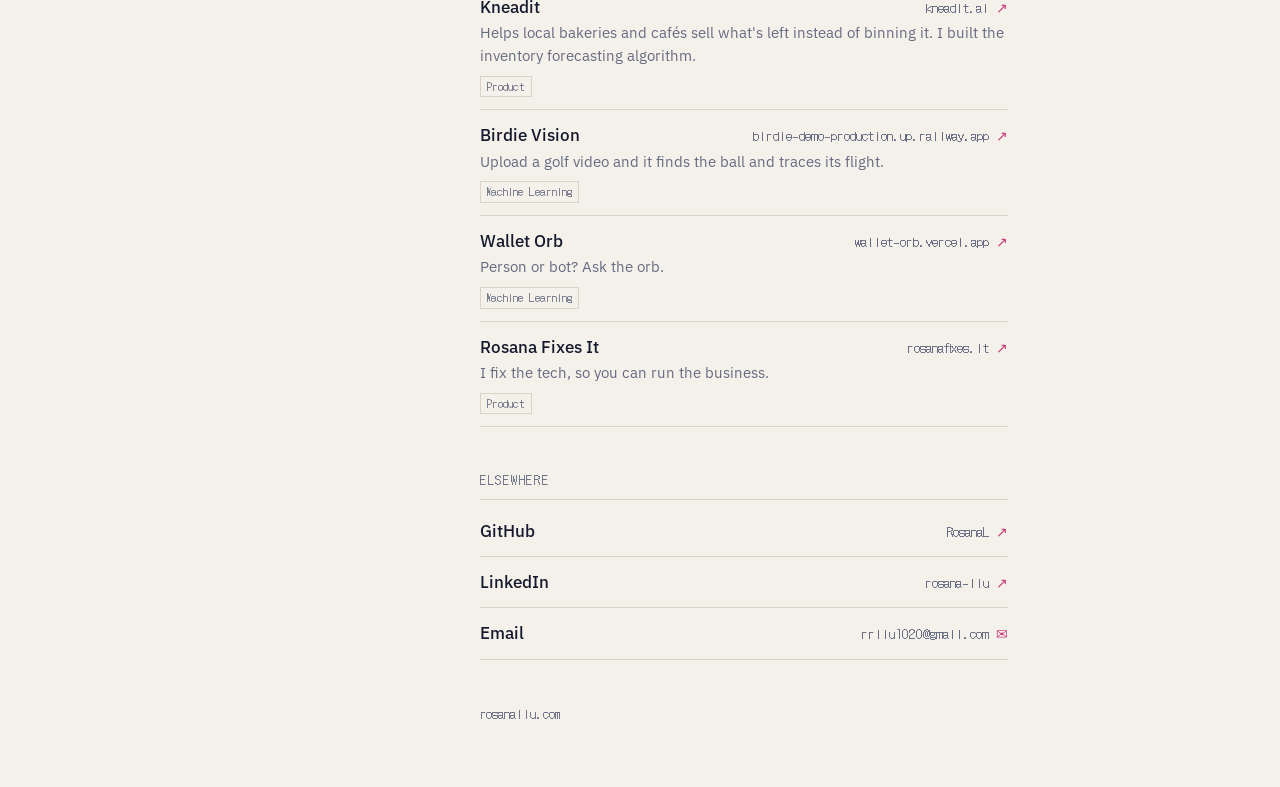
==== commit fd311f75: "End the share note with thxxx <3 Co-Authored-By: Claude Opus 5.5 <noreply@anthropic.com>" ====
--- a/index.html
+++ b/index.html
@@ -134,7 +134,7 @@
         <p>Beyond the world of tech, I enjoy golf, chess, anime, Sudoku, Kuromi, video games—and anything else that involves strategy, creativity, or an intellectual challenge.</p>
         <p>I have an innate curiosity about how things work—whether it’s the mechanics of a machine learning model, the intricacies of a chess game, or the nuances of a golf swing. I enjoy reading about a wide variety of subjects; my favorite book is <cite>Gödel, Escher, Bach</cite>. I often find myself falling down a “rabbit hole,” completely losing track of time.</p>
         <p>Looking forward to making new friends! ^_^</p>
-        <p class="notice">This site is a record of my past work. Please don’t share or reuse the experimental results shown here without asking me first.</p>
+        <p class="notice">This site is a record of my past work. Please don’t share or reuse the experimental results shown here without asking me first. thxxx &lt;3</p>
       </div>
     </header>
 
